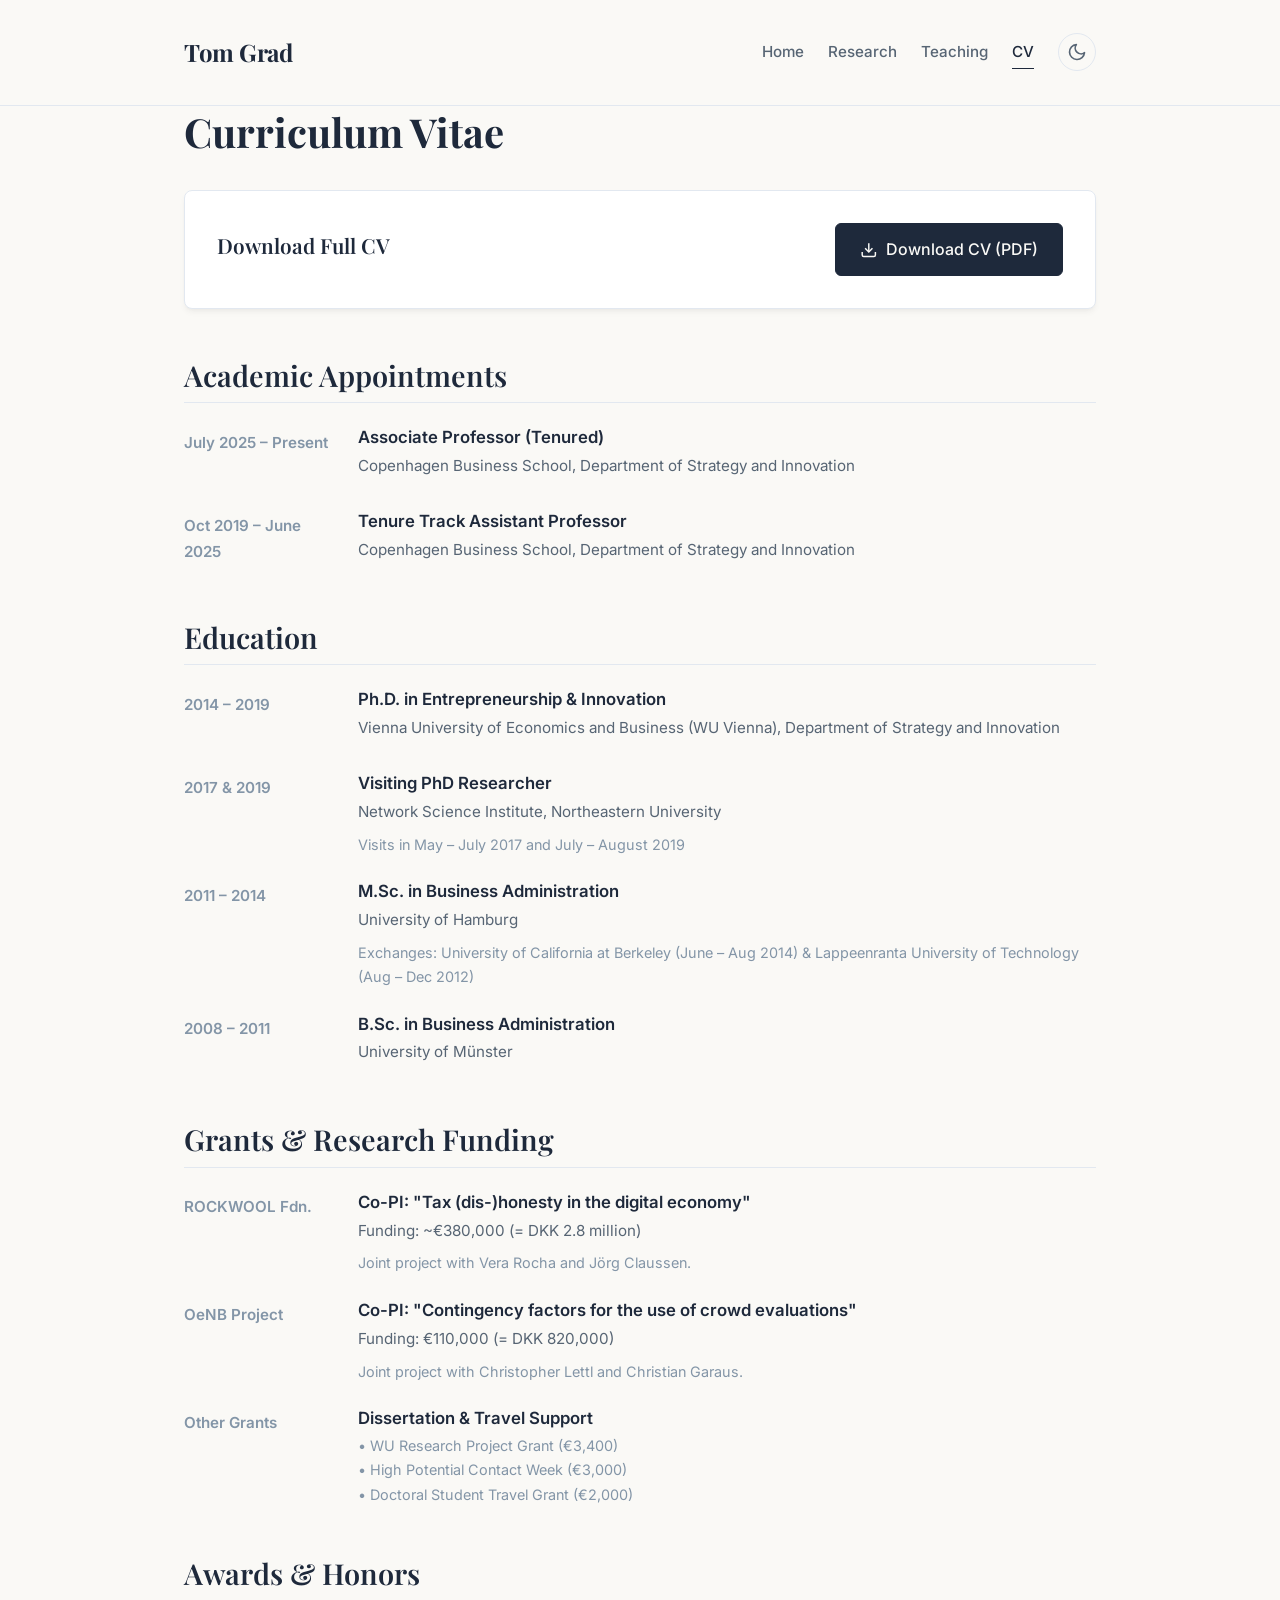
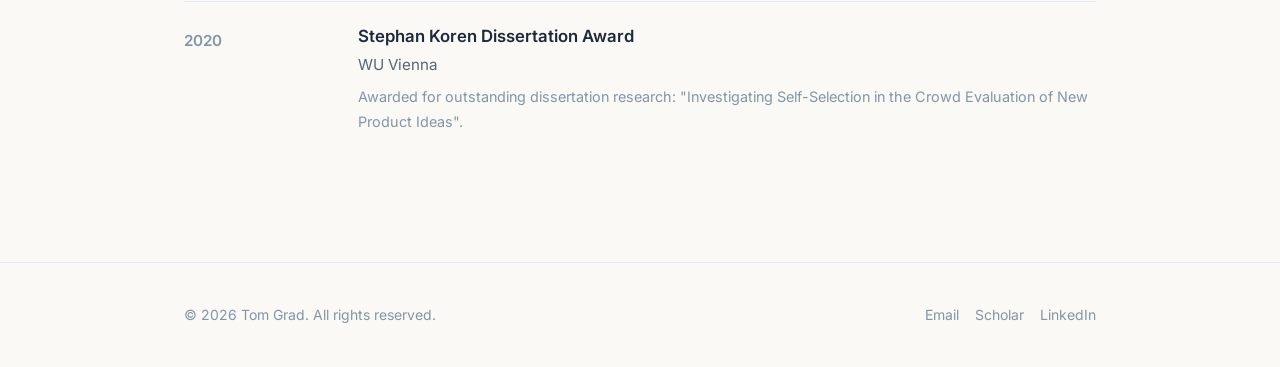
==== cv.html @ 21be3640 "Initial commit" ====
<!DOCTYPE html>
<html lang="en">
<head>
    <meta charset="UTF-8">
    <meta name="viewport" content="width=device-width, initial-scale=1.0">
    <title>Curriculum Vitae | Tom Grad</title>
    <meta name="description" content="Academic Curriculum Vitae of Tom Grad. Research positions, education history, grants, awards, and academic services.">
    <link rel="stylesheet" href="css/style.css">
</head>
<body>
    <!-- Header -->
    <header>
        <div class="container header-container">
            <a href="index.html" class="logo-link">
                <span class="logo-text">Tom Grad</span>
            </a>
            <div class="nav-controls">
                <nav>
                    <a href="index.html" class="nav-link">Home</a>
                    <a href="research.html" class="nav-link">Research</a>
                    <a href="teaching.html" class="nav-link">Teaching</a>
                    <a href="cv.html" class="nav-link active">CV</a>
                </nav>
                <button id="theme-toggle" class="theme-toggle-btn" aria-label="Toggle dark mode">
                    <!-- Icon loaded by JS -->
                </button>
            </div>
        </div>
    </header>

    <!-- Main Content -->
    <main class="container fade-in">
        <h1>Curriculum Vitae</h1>
        
        <!-- CV Download Action -->
        <div class="cv-download-section">
            <div class="cv-download-text">
                <h3>Download Full CV</h3>
            </div>
            <div>
                <a href="Docs/CV.pdf" class="btn-primary" download>
                    <svg viewBox="0 0 24 24"><path d="M21 15v4a2 2 0 0 1-2 2H5a2 2 0 0 1-2-2v-4"></path><polyline points="7 10 12 15 17 10"></polyline><line x1="12" y1="15" x2="12" y2="3"></line></svg>
                    Download CV (PDF)
                </a>
            </div>
        </div>

        <!-- Section: Appointments -->
        <section class="cv-section">
            <h2>Academic Appointments</h2>
            <ul class="cv-list">
                <li class="cv-item">
                    <div class="cv-date">July 2025 – Present</div>
                    <div class="cv-detail">
                        <h4>Associate Professor (Tenured)</h4>
                        <div class="cv-institution">Copenhagen Business School, Department of Strategy and Innovation</div>
                    </div>
                </li>
                <li class="cv-item">
                    <div class="cv-date">Oct 2019 – June 2025</div>
                    <div class="cv-detail">
                        <h4>Tenure Track Assistant Professor</h4>
                        <div class="cv-institution">Copenhagen Business School, Department of Strategy and Innovation</div>
                    </div>
                </li>
            </ul>
        </section>

        <!-- Section: Education -->
        <section class="cv-section">
            <h2>Education</h2>
            <ul class="cv-list">
                <li class="cv-item">
                    <div class="cv-date">2014 – 2019</div>
                    <div class="cv-detail">
                        <h4>Ph.D. in Entrepreneurship & Innovation</h4>
                        <div class="cv-institution">Vienna University of Economics and Business (WU Vienna), Department of Strategy and Innovation</div>
                    </div>
                </li>
                <li class="cv-item">
                    <div class="cv-date">2017 & 2019</div>
                    <div class="cv-detail">
                        <h4>Visiting PhD Researcher</h4>
                        <div class="cv-institution">Network Science Institute, Northeastern University</div>
                        <div class="cv-desc">Visits in May – July 2017 and July – August 2019</div>
                    </div>
                </li>
                <li class="cv-item">
                    <div class="cv-date">2011 – 2014</div>
                    <div class="cv-detail">
                        <h4>M.Sc. in Business Administration</h4>
                        <div class="cv-institution">University of Hamburg</div>
                        <div class="cv-desc">Exchanges: University of California at Berkeley (June – Aug 2014) & Lappeenranta University of Technology (Aug – Dec 2012)</div>
                    </div>
                </li>
                <li class="cv-item">
                    <div class="cv-date">2008 – 2011</div>
                    <div class="cv-detail">
                        <h4>B.Sc. in Business Administration</h4>
                        <div class="cv-institution">University of Münster</div>
                    </div>
                </li>
            </ul>
        </section>

        <!-- Section: Grants & Funding -->
        <section class="cv-section">
            <h2>Grants & Research Funding</h2>
            <ul class="cv-list">
                <li class="cv-item">
                    <div class="cv-date">ROCKWOOL Fdn.</div>
                    <div class="cv-detail">
                        <h4>Co-PI: "Tax (dis-)honesty in the digital economy"</h4>
                        <div class="cv-institution">Funding: ~€380,000 (= DKK 2.8 million)</div>
                        <div class="cv-desc">Joint project with Vera Rocha and Jörg Claussen.</div>
                    </div>
                </li>
                <li class="cv-item">
                    <div class="cv-date">OeNB Project</div>
                    <div class="cv-detail">
                        <h4>Co-PI: "Contingency factors for the use of crowd evaluations"</h4>
                        <div class="cv-institution">Funding: €110,000 (= DKK 820,000)</div>
                        <div class="cv-desc">Joint project with Christopher Lettl and Christian Garaus.</div>
                    </div>
                </li>
                <li class="cv-item">
                    <div class="cv-date">Other Grants</div>
                    <div class="cv-detail">
                        <h4>Dissertation & Travel Support</h4>
                        <div class="cv-desc">
                            • WU Research Project Grant (€3,400)<br>
                            • High Potential Contact Week (€3,000)<br>
                            • Doctoral Student Travel Grant (€2,000)
                        </div>
                    </div>
                </li>
            </ul>
        </section>

        <!-- Section: Awards -->
        <section class="cv-section">
            <h2>Awards & Honors</h2>
            <ul class="cv-list">
                <li class="cv-item">
                    <div class="cv-date">2020</div>
                    <div class="cv-detail">
                        <h4>Stephan Koren Dissertation Award</h4>
                        <div class="cv-institution">WU Vienna</div>
                        <div class="cv-desc">Awarded for outstanding dissertation research: "Investigating Self-Selection in the Crowd Evaluation of New Product Ideas".</div>
                    </div>
                </li>
            </ul>
        </section>
    </main>

    <!-- Footer -->
    <footer>
        <div class="container footer-container">
            <div>
                © 2026 Tom Grad. All rights reserved.
            </div>
            <div class="footer-links">
                <a href="mailto:tg.si@cbs.dk" class="footer-link">Email</a>
                <a href="https://scholar.google.de/citations?user=Qfl6yzkAAAAJ&hl=en" target="_blank" rel="noopener" class="footer-link">Scholar</a>
                <a href="https://www.linkedin.com/in/tom-grad/" target="_blank" rel="noopener" class="footer-link">LinkedIn</a>
            </div>
        </div>
    </footer>

    <script src="js/main.js"></script>
</body>
</html>
---- css/style.css ----
@import url('https://fonts.googleapis.com/css2?family=Inter:wght@300;400;500;600;700&family=Playfair+Display:ital,wght@0,400;0,600;0,700;1,400&display=swap');

/* CSS Variables for Themes */
:root {
    --bg-color: #faf9f6; /* Warm paper white */
    --text-primary: #1e293b; /* Slate 800 */
    --text-secondary: #576574; /* Slate 600 */
    --text-muted: #8395a7;
    --accent-color: #1b2a4a; /* Deep navy */
    --accent-interactive: #2563eb; /* Royal blue */
    --border-color: #e2e8f0;
    --card-bg: #ffffff;
    --card-shadow: 0 4px 6px -1px rgba(0, 0, 0, 0.05), 0 2px 4px -1px rgba(0, 0, 0, 0.03);
    --font-sans: 'Inter', -apple-system, BlinkMacSystemFont, "Segoe UI", Roboto, Helvetica, Arial, sans-serif;
    --font-serif: 'Playfair Display', Georgia, Cambria, "Times New Roman", Times, serif;
    --transition-speed: 0.25s;
}

[data-theme="dark"] {
    --bg-color: #0f172a; /* Dark slate */
    --text-primary: #f8fafc; /* Slate 50 */
    --text-secondary: #cbd5e1; /* Slate 300 */
    --text-muted: #64748b;
    --accent-color: #93c5fd; /* Soft light blue */
    --accent-interactive: #60a5fa;
    --border-color: #1e293b;
    --card-bg: #1e293b;
    --card-shadow: 0 4px 6px -1px rgba(0, 0, 0, 0.2), 0 2px 4px -1px rgba(0, 0, 0, 0.1);
}

/* Global Reset */
* {
    margin: 0;
    padding: 0;
    box-sizing: border-box;
}

html {
    scroll-behavior: smooth;
    font-size: 16px;
    height: 100%;
}

body {
    background-color: var(--bg-color);
    color: var(--text-primary);
    font-family: var(--font-sans);
    line-height: 1.7;
    transition: background-color var(--transition-speed) ease, color var(--transition-speed) ease;
    min-height: 100%;
    display: flex;
    flex-direction: column;
}

/* Layout Utilities */
.container {
    width: 100%;
    max-width: 960px;
    margin: 0 auto;
    padding: 0 1.5rem;
    flex-grow: 1;
}

/* Header & Navigation */
header {
    border-bottom: 1px solid var(--border-color);
    padding: 2rem 0;
    transition: border-color var(--transition-speed) ease;
}

.header-container {
    display: flex;
    justify-content: space-between;
    align-items: center;
}

.logo-link {
    text-decoration: none;
    color: var(--text-primary);
}

.logo-text {
    font-family: var(--font-serif);
    font-size: 1.5rem;
    font-weight: 700;
    letter-spacing: -0.02em;
    transition: color var(--transition-speed) ease;
}

.nav-controls {
    display: flex;
    align-items: center;
    gap: 1.5rem;
}

nav {
    display: flex;
    gap: 1.5rem;
}

.nav-link {
    text-decoration: none;
    color: var(--text-secondary);
    font-size: 0.95rem;
    font-weight: 500;
    position: relative;
    padding: 0.2rem 0;
    transition: color var(--transition-speed) ease;
}

.nav-link:hover, .nav-link.active {
    color: var(--text-primary);
}

.nav-link::after {
    content: '';
    position: absolute;
    bottom: 0;
    left: 0;
    width: 100%;
    height: 1px;
    background-color: var(--text-primary);
    transform: scaleX(0);
    transform-origin: right;
    transition: transform var(--transition-speed) cubic-bezier(0.4, 0, 0.2, 1);
}

.nav-link:hover::after, .nav-link.active::after {
    transform: scaleX(1);
    transform-origin: left;
}

/* Theme Toggle Button */
.theme-toggle-btn {
    background: none;
    border: 1px solid var(--border-color);
    cursor: pointer;
    padding: 0.5rem;
    border-radius: 50%;
    display: flex;
    align-items: center;
    justify-content: center;
    color: var(--text-secondary);
    transition: background-color var(--transition-speed) ease, border-color var(--transition-speed) ease, color var(--transition-speed) ease, transform 0.2s ease;
}

.theme-toggle-btn:hover {
    background-color: var(--border-color);
    color: var(--text-primary);
    transform: scale(1.05);
}

.theme-toggle-btn svg {
    width: 1.25rem;
    height: 1.25rem;
    fill: none;
    stroke: currentColor;
    stroke-width: 2;
    stroke-linecap: round;
    stroke-linejoin: round;
}

/* Footer styling */
footer {
    border-top: 1px solid var(--border-color);
    padding: 2.5rem 0;
    margin-top: 5rem;
    color: var(--text-muted);
    font-size: 0.875rem;
    transition: border-color var(--transition-speed) ease;
}

.footer-container {
    display: flex;
    justify-content: space-between;
    align-items: center;
}

.footer-links {
    display: flex;
    gap: 1rem;
}

.footer-link {
    color: var(--text-muted);
    text-decoration: none;
    transition: color var(--transition-speed) ease;
}

.footer-link:hover {
    color: var(--text-primary);
}

/* Main Content Styling */
main {
    padding: 4rem 0;
}

h1, h2, h3, h4 {
    font-family: var(--font-serif);
    color: var(--text-primary);
    font-weight: 600;
    margin-bottom: 1.5rem;
    line-height: 1.3;
}

h1 {
    font-size: 2.5rem;
    font-weight: 700;
    margin-bottom: 2rem;
}

h2 {
    font-size: 1.8rem;
    border-bottom: 1px solid var(--border-color);
    padding-bottom: 0.5rem;
    margin-top: 3rem;
    margin-bottom: 1.5rem;
    transition: border-color var(--transition-speed) ease;
}

h3 {
    font-size: 1.3rem;
    margin-top: 2rem;
    margin-bottom: 1rem;
}

p {
    margin-bottom: 1.5rem;
    color: var(--text-secondary);
}

/* Homepage Hero Section */
.profile-section {
    display: grid;
    grid-template-columns: 1fr 2fr;
    gap: 4rem;
    align-items: start;
}

.profile-sidebar {
    display: flex;
    flex-direction: column;
    align-items: center;
    text-align: center;
}

.avatar-wrapper {
    position: relative;
    width: 200px;
    height: 200px;
    border-radius: 50%;
    overflow: hidden;
    margin-bottom: 1.5rem;
    border: 2px solid var(--border-color);
    box-shadow: var(--card-shadow);
    transition: border-color var(--transition-speed) ease;
}

.avatar-img {
    width: 100%;
    height: 100%;
    object-fit: cover;
}

.profile-name {
    font-family: var(--font-serif);
    font-size: 2.2rem;
    font-weight: 700;
    margin-bottom: 0.25rem;
}

.profile-title {
    font-size: 0.9rem;
    color: var(--text-muted);
    margin-bottom: 1.5rem;
    font-weight: 500;
}

/* Custom list for Working Papers */
.research-list {
    list-style: none;
    padding-left: 0;
    display: flex;
    flex-direction: column;
    gap: 1.25rem;
}

.research-list-item {
    position: relative;
    padding-left: 1.5rem;
    font-size: 1.05rem;
    line-height: 1.6;
    color: var(--text-secondary);
}

.research-list-item::before {
    content: "•";
    position: absolute;
    left: 0;
    color: var(--accent-interactive);
    font-weight: bold;
    font-size: 1.2rem;
    top: -2px;
}

.contact-list {
    list-style: none;
    width: 100%;
    display: flex;
    flex-direction: column;
    gap: 0.75rem;
}

.contact-item a {
    display: flex;
    align-items: center;
    justify-content: center;
    gap: 0.5rem;
    text-decoration: none;
    color: var(--text-secondary);
    font-size: 0.9rem;
    padding: 0.5rem;
    border: 1px solid var(--border-color);
    border-radius: 6px;
    width: 100%;
    transition: all var(--transition-speed) ease;
}

.contact-item a:hover {
    background-color: var(--border-color);
    color: var(--text-primary);
}

.contact-item svg {
    width: 1.1rem;
    height: 1.1rem;
    fill: none;
    stroke: currentColor;
    stroke-width: 2;
}

/* Timeline/Updates on Home Page */
.timeline {
    position: relative;
    border-left: 2px solid var(--border-color);
    margin: 2rem 0;
    padding-left: 1.5rem;
}

.timeline-item {
    position: relative;
    margin-bottom: 1.5rem;
}

.timeline-item::before {
    content: '';
    position: absolute;
    left: calc(-1.5rem - 7px);
    top: 6px;
    width: 12px;
    height: 12px;
    border-radius: 50%;
    background-color: var(--bg-color);
    border: 2px solid var(--text-muted);
    transition: background-color var(--transition-speed) ease, border-color var(--transition-speed) ease;
}

.timeline-item:hover::before {
    border-color: var(--accent-interactive);
    background-color: var(--accent-interactive);
}

.timeline-date {
    font-size: 0.85rem;
    font-weight: 600;
    color: var(--text-muted);
    margin-bottom: 0.25rem;
}

.timeline-content {
    font-size: 0.95rem;
    color: var(--text-secondary);
}

/* Research Publications List */
.pub-list {
    display: flex;
    flex-direction: column;
    gap: 2rem;
}

.pub-card {
    background-color: var(--card-bg);
    border: 1px solid var(--border-color);
    border-radius: 8px;
    padding: 1.75rem;
    box-shadow: var(--card-shadow);
    transition: transform var(--transition-speed) ease, border-color var(--transition-speed) ease, box-shadow var(--transition-speed) ease;
}

.pub-card:hover {
    transform: translateY(-2px);
    box-shadow: 0 10px 15px -3px rgba(0, 0, 0, 0.08);
    border-color: var(--accent-interactive);
}

.pub-tag {
    display: inline-block;
    font-size: 0.75rem;
    font-weight: 600;
    text-transform: uppercase;
    letter-spacing: 0.05em;
    padding: 0.2rem 0.6rem;
    border-radius: 4px;
    background-color: var(--border-color);
    color: var(--text-secondary);
    margin-bottom: 0.75rem;
    transition: background-color var(--transition-speed) ease, color var(--transition-speed) ease;
}

.pub-title {
    font-family: var(--font-sans);
    font-size: 1.15rem;
    font-weight: 600;
    margin-bottom: 0.5rem;
}

.pub-authors {
    font-size: 0.95rem;
    color: var(--text-secondary);
    margin-bottom: 0.5rem;
}

.pub-authors .author-self {
    font-weight: 700;
    color: var(--text-primary);
}

.pub-venue {
    font-size: 0.9rem;
    font-style: italic;
    color: var(--text-muted);
    margin-bottom: 1rem;
}

.pub-links {
    display: flex;
    flex-wrap: wrap;
    gap: 0.75rem;
    margin-top: 1rem;
}

.pub-link-btn {
    display: inline-flex;
    align-items: center;
    gap: 0.35rem;
    font-size: 0.85rem;
    font-weight: 500;
    text-decoration: none;
    color: var(--text-secondary);
    padding: 0.4rem 0.8rem;
    border: 1px solid var(--border-color);
    border-radius: 4px;
    background-color: var(--bg-color);
    transition: all var(--transition-speed) ease;
}

.pub-link-btn:hover {
    color: var(--text-primary);
    border-color: var(--text-primary);
    background-color: var(--border-color);
}

.pub-link-btn svg {
    width: 0.9rem;
    height: 0.9rem;
    fill: none;
    stroke: currentColor;
    stroke-width: 2;
}

/* Collapsible Abstract */
.abstract-container {
    margin-top: 1rem;
    border-top: 1px dashed var(--border-color);
    padding-top: 1rem;
}

.abstract-toggle {
    background: none;
    border: none;
    color: var(--accent-interactive);
    cursor: pointer;
    font-size: 0.85rem;
    font-weight: 500;
    display: flex;
    align-items: center;
    gap: 0.25rem;
    padding: 0.25rem 0;
}

.abstract-toggle:hover {
    text-decoration: underline;
}

.abstract-toggle svg {
    width: 0.9rem;
    height: 0.9rem;
    fill: none;
    stroke: currentColor;
    stroke-width: 2;
    transition: transform 0.2s ease;
}

.abstract-toggle.active svg {
    transform: rotate(180deg);
}

.abstract-text {
    display: none;
    font-size: 0.9rem;
    color: var(--text-secondary);
    line-height: 1.6;
    margin-top: 0.5rem;
    padding: 0.5rem 1rem;
    background-color: var(--bg-color);
    border-radius: 4px;
    border-left: 2px solid var(--border-color);
    animation: fadeIn 0.3s ease;
}

@keyframes fadeIn {
    from { opacity: 0; transform: translateY(-5px); }
    to { opacity: 1; transform: translateY(0); }
}

/* Teaching Courses & Statement section */
.statement-card {
    background-color: var(--card-bg);
    border: 1px solid var(--border-color);
    border-radius: 8px;
    padding: 2rem;
    margin-bottom: 2.5rem;
    box-shadow: var(--card-shadow);
    display: flex;
    justify-content: space-between;
    align-items: center;
    transition: all var(--transition-speed) ease;
}

.statement-card:hover {
    border-color: var(--accent-interactive);
}

.statement-content {
    flex-grow: 1;
    padding-right: 1.5rem;
}

.statement-content p {
    margin-bottom: 0;
}

.courses-grid {
    display: grid;
    grid-template-columns: 1fr 1fr;
    gap: 1.5rem;
}

.course-card {
    border: 1px solid var(--border-color);
    border-radius: 8px;
    padding: 1.5rem;
    background-color: var(--card-bg);
    transition: transform var(--transition-speed) ease, border-color var(--transition-speed) ease;
}

.course-card:hover {
    transform: translateY(-2px);
    border-color: var(--accent-interactive);
}

.course-code {
    font-size: 0.8rem;
    font-weight: 700;
    color: var(--text-muted);
    letter-spacing: 0.05em;
    text-transform: uppercase;
    margin-bottom: 0.5rem;
}

.course-name {
    font-size: 1.1rem;
    font-weight: 600;
    margin-bottom: 0.5rem;
}

.course-meta {
    font-size: 0.85rem;
    color: var(--text-muted);
    margin-bottom: 0.75rem;
}

.course-desc {
    font-size: 0.9rem;
    color: var(--text-secondary);
}

/* CV Page Timeline styling */
.cv-section {
    margin-bottom: 3rem;
}

.cv-download-section {
    display: flex;
    justify-content: space-between;
    align-items: center;
    background-color: var(--card-bg);
    border: 1px solid var(--border-color);
    padding: 2rem;
    border-radius: 8px;
    margin-bottom: 3rem;
    box-shadow: var(--card-shadow);
    transition: border-color var(--transition-speed) ease;
}

.cv-download-section:hover {
    border-color: var(--accent-interactive);
}

.cv-download-text h3 {
    margin-top: 0;
    margin-bottom: 0.5rem;
}

.cv-download-text p {
    margin-bottom: 0;
}

.btn-primary {
    display: inline-flex;
    align-items: center;
    gap: 0.5rem;
    background-color: var(--text-primary);
    color: var(--bg-color);
    text-decoration: none;
    padding: 0.75rem 1.5rem;
    border-radius: 6px;
    font-weight: 500;
    transition: all var(--transition-speed) ease;
    border: 1px solid var(--text-primary);
}

.btn-primary:hover {
    opacity: 0.9;
    transform: translateY(-1px);
}

.btn-primary svg {
    width: 1.1rem;
    height: 1.1rem;
    fill: none;
    stroke: currentColor;
    stroke-width: 2;
}

.cv-list {
    list-style: none;
    display: flex;
    flex-direction: column;
    gap: 1.5rem;
}

.cv-item {
    display: grid;
    grid-template-columns: 150px 1fr;
    gap: 1.5rem;
    align-items: start;
}

.cv-date {
    font-weight: 600;
    color: var(--text-muted);
    font-size: 0.95rem;
    padding-top: 0.15rem;
}

.cv-detail h4 {
    font-family: var(--font-sans);
    font-size: 1.05rem;
    font-weight: 600;
    margin-bottom: 0.25rem;
}

.cv-institution {
    font-size: 0.95rem;
    color: var(--text-secondary);
    margin-bottom: 0.5rem;
}

.cv-desc {
    font-size: 0.9rem;
    color: var(--text-muted);
}

/* Animations & Fade-ins */
.fade-in {
    animation: pageFadeIn 0.5s cubic-bezier(0.4, 0, 0.2, 1) forwards;
}

@keyframes pageFadeIn {
    from {
        opacity: 0;
        transform: translateY(10px);
    }
    to {
        opacity: 1;
        transform: translateY(0);
    }
}

/* Responsive Breakpoints */
@media (max-width: 768px) {
    main {
        padding: 2rem 0;
    }

    .profile-section {
        grid-template-columns: 1fr;
        gap: 3rem;
    }

    .profile-sidebar {
        max-width: 320px;
        margin: 0 auto;
    }

    .courses-grid {
        grid-template-columns: 1fr;
        gap: 1rem;
    }

    .cv-item {
        grid-template-columns: 1fr;
        gap: 0.25rem;
    }

    .cv-date {
        font-size: 0.85rem;
        margin-bottom: 0.1rem;
    }

    .statement-card, .cv-download-section {
        flex-direction: column;
        align-items: flex-start;
        gap: 1.5rem;
    }

    .statement-content {
        padding-right: 0;
    }
}

@media (max-width: 576px) {
    .header-container {
        flex-direction: column;
        gap: 1.5rem;
        text-align: center;
    }

    .nav-controls {
        flex-direction: column;
        gap: 1rem;
        width: 100%;
    }

    nav {
        justify-content: center;
        flex-wrap: wrap;
        width: 100%;
    }

    .footer-container {
        flex-direction: column;
        gap: 1.5rem;
        text-align: center;
    }
}
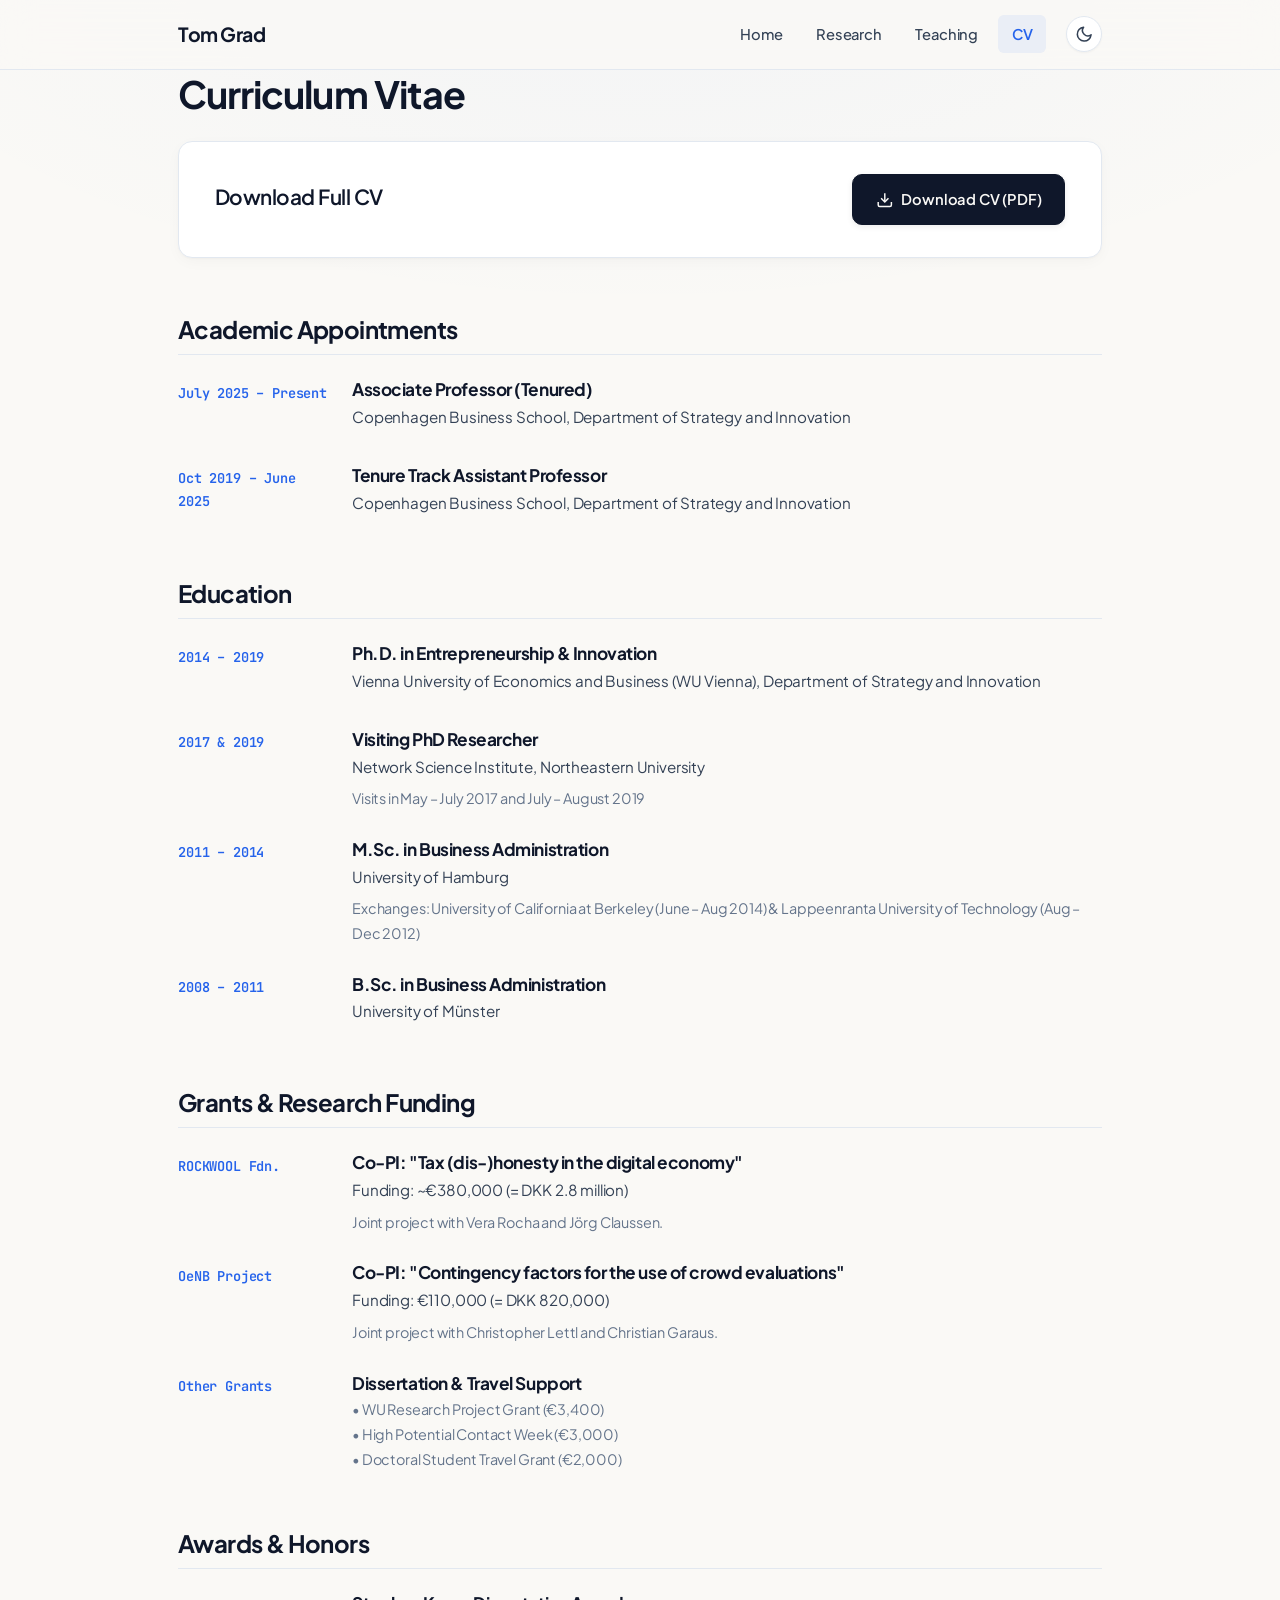
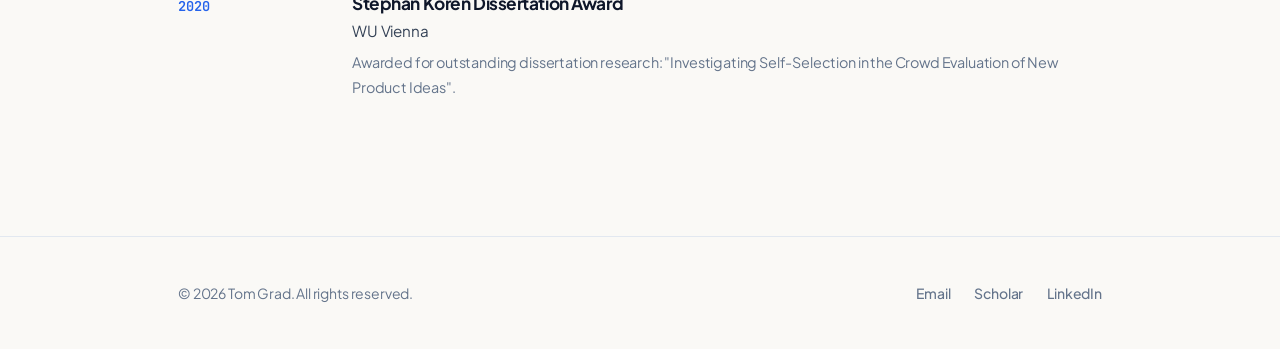
==== commit 85552072: "Website Update Oct26" ====
--- a/cv.html
+++ b/cv.html
@@ -3,9 +3,19 @@
 <head>
     <meta charset="UTF-8">
     <meta name="viewport" content="width=device-width, initial-scale=1.0">
+
+    <script async src="https://www.googletagmanager.com/gtag/js?id=UA-118998741-1"></script>
+    
+    <script>
+    window.dataLayer = window.dataLayer || [];
+    function gtag(){dataLayer.push(arguments);}
+    gtag('js', new Date());
+    gtag('config', 'UA-118998741-1');
+    </script>
+    
     <title>Curriculum Vitae | Tom Grad</title>
     <meta name="description" content="Academic Curriculum Vitae of Tom Grad. Research positions, education history, grants, awards, and academic services.">
-    <link rel="stylesheet" href="css/style.css">
+    <link rel="stylesheet" href="css/modern.css">
 </head>
 <body>
     <!-- Header -->
--- a/css/modern.css
+++ b/css/modern.css
@@ -0,0 +1,1101 @@
+@import url('https://fonts.googleapis.com/css2?family=JetBrains+Mono:wght@400;500;600&family=Plus+Jakarta+Sans:ital,wght@0,300;0,400;0,500;0,600;0,700;0,800;1,400;1,600&display=swap');
+
+/* ==========================================================================
+   THEME DESIGN TOKENS (Modern Tech-Forward Academic)
+   Balancing prestigious academic authority with clean, modern digital innovation.
+   ========================================================================== */
+:root {
+    /* Base Color Palette (Warm Paper & Intellectual Deep Blue) */
+    --bg-color: #faf9f6;
+    --bg-gradient: radial-gradient(ellipse 90% 60% at 50% -10%, rgba(37, 99, 235, 0.04), transparent 75%);
+    --header-bg: rgba(250, 249, 246, 0.88);
+    
+    --text-primary: #0f172a;        /* Slate 900 */
+    --text-secondary: #334155;      /* Slate 700 - rich, highly readable */
+    --text-muted: #64748b;          /* Slate 500 */
+    
+    --accent-color: #1e3a8a;        /* Deep Academic Blue */
+    --accent-interactive: #2563eb;  /* Contemporary Cobalt Blue */
+    --accent-hover: #1d4ed8;
+    --accent-subtle: rgba(37, 99, 235, 0.07);
+    --accent-border: rgba(37, 99, 235, 0.18);
+
+    --border-color: #e2e8f0;
+    --border-hover: rgba(37, 99, 235, 0.35);
+    
+    --card-bg: #ffffff;
+    --card-subtle-bg: #f8fafc;
+    --card-shadow: 0 1px 3px 0 rgba(15, 23, 42, 0.03), 0 4px 16px -2px rgba(15, 23, 42, 0.04);
+    --card-shadow-hover: 0 12px 28px -4px rgba(15, 23, 42, 0.08), 0 4px 8px -2px rgba(15, 23, 42, 0.03);
+
+    /* Typography */
+    --font-sans: 'Plus Jakarta Sans', -apple-system, BlinkMacSystemFont, "Segoe UI", Roboto, sans-serif;
+    --font-heading: 'Plus Jakarta Sans', -apple-system, BlinkMacSystemFont, "Segoe UI", Roboto, sans-serif;
+    --font-mono: 'JetBrains Mono', "SF Mono", Consolas, monospace;
+
+    /* Radius & Spacing */
+    --radius-sm: 6px;
+    --radius-md: 10px;
+    --radius-lg: 14px;
+    --radius-full: 9999px;
+    
+    --transition-fast: 0.15s cubic-bezier(0.4, 0, 0.2, 1);
+    --transition-speed: 0.25s cubic-bezier(0.2, 0.8, 0.2, 1);
+}
+
+[data-theme="dark"] {
+    /* Base Color Palette (Deep Midnight Indigo-Slate & Luminous Sky Blue) */
+    --bg-color: #0b0f19;
+    --bg-gradient: radial-gradient(ellipse 90% 60% at 50% -10%, rgba(56, 189, 248, 0.07), transparent 75%);
+    --header-bg: rgba(11, 15, 25, 0.88);
+    
+    --text-primary: #f8fafc;        /* Slate 50 */
+    --text-secondary: #cbd5e1;      /* Slate 300 */
+    --text-muted: #64748b;          /* Slate 500 */
+    
+    --accent-color: #93c5fd;
+    --accent-interactive: #38bdf8;  /* Luminous Sky Cyan */
+    --accent-hover: #7dd3fc;
+    --accent-subtle: rgba(56, 189, 248, 0.1);
+    --accent-border: rgba(56, 189, 248, 0.22);
+
+    --border-color: rgba(255, 255, 255, 0.08);
+    --border-hover: rgba(56, 189, 248, 0.4);
+    
+    --card-bg: #111827;             /* Elevated Slate 900 */
+    --card-subtle-bg: #162032;
+    --card-shadow: 0 4px 20px 0 rgba(0, 0, 0, 0.4);
+    --card-shadow-hover: 0 16px 36px -4px rgba(0, 0, 0, 0.65), 0 0 24px rgba(56, 189, 248, 0.1);
+}
+
+/* ==========================================================================
+   GLOBAL RESET & ACCESSIBILITY
+   ========================================================================== */
+*, *::before, *::after {
+    margin: 0;
+    padding: 0;
+    box-sizing: border-box;
+}
+
+html {
+    scroll-behavior: smooth;
+    font-size: 16px;
+    height: 100%;
+}
+
+body {
+    background-color: var(--bg-color);
+    background-image: var(--bg-gradient);
+    background-repeat: no-repeat;
+    background-attachment: fixed;
+    color: var(--text-primary);
+    font-family: var(--font-sans);
+    line-height: 1.72;
+    letter-spacing: -0.01em;
+    transition: background-color var(--transition-speed), color var(--transition-speed);
+    min-height: 100%;
+    display: flex;
+    flex-direction: column;
+    -webkit-font-smoothing: antialiased;
+    -moz-osx-font-smoothing: grayscale;
+}
+
+::selection {
+    background-color: var(--accent-subtle);
+    color: var(--accent-interactive);
+}
+
+/* ==========================================================================
+   LAYOUT & CONTAINER
+   ========================================================================== */
+.container {
+    width: 100%;
+    max-width: 980px;
+    margin: 0 auto;
+    padding: 0 1.75rem;
+    flex-grow: 1;
+}
+
+/* ==========================================================================
+   FLOATING GLASSMORPHIC HEADER & NAVIGATION
+   ========================================================================== */
+header {
+    position: sticky;
+    top: 0;
+    z-index: 100;
+    background: var(--header-bg);
+    backdrop-filter: blur(16px) saturate(180%);
+    -webkit-backdrop-filter: blur(16px) saturate(180%);
+    border-bottom: 1px solid var(--border-color);
+    padding: 0.9rem 0;
+    transition: background var(--transition-speed), border-color var(--transition-speed);
+}
+
+.header-container {
+    display: flex;
+    justify-content: space-between;
+    align-items: center;
+}
+
+.logo-link {
+    text-decoration: none;
+    color: var(--text-primary);
+    display: inline-flex;
+    align-items: center;
+    gap: 0.5rem;
+    padding: 0.2rem 0;
+    transition: color var(--transition-fast);
+}
+
+.logo-link:hover .logo-text {
+    color: var(--accent-interactive);
+}
+
+.logo-text {
+    font-family: var(--font-heading);
+    font-size: 1.22rem;
+    font-weight: 700;
+    letter-spacing: -0.025em;
+    color: var(--text-primary);
+    transition: color var(--transition-speed);
+}
+
+.nav-controls {
+    display: flex;
+    align-items: center;
+    gap: 1.25rem;
+}
+
+nav {
+    display: flex;
+    align-items: center;
+    gap: 0.4rem;
+}
+
+.nav-link {
+    text-decoration: none;
+    color: var(--text-secondary);
+    font-size: 0.92rem;
+    font-weight: 500;
+    padding: 0.4rem 0.85rem;
+    border-radius: var(--radius-sm);
+    transition: all var(--transition-fast);
+    position: relative;
+}
+
+.nav-link:hover {
+    color: var(--text-primary);
+    background-color: var(--accent-subtle);
+}
+
+.nav-link.active {
+    color: var(--accent-interactive);
+    background-color: var(--accent-subtle);
+    font-weight: 600;
+}
+
+/* Remove old underline bar */
+.nav-link::after {
+    display: none;
+}
+
+/* Theme Toggle Button */
+.theme-toggle-btn {
+    background: var(--card-bg);
+    border: 1px solid var(--border-color);
+    cursor: pointer;
+    width: 36px;
+    height: 36px;
+    border-radius: var(--radius-full);
+    display: flex;
+    align-items: center;
+    justify-content: center;
+    color: var(--text-secondary);
+    box-shadow: 0 1px 2px rgba(0, 0, 0, 0.04);
+    transition: all var(--transition-speed);
+}
+
+.theme-toggle-btn:hover {
+    background-color: var(--card-subtle-bg);
+    border-color: var(--border-hover);
+    color: var(--accent-interactive);
+    transform: rotate(15deg) scale(1.05);
+}
+
+.theme-toggle-btn svg {
+    width: 1.15rem;
+    height: 1.15rem;
+    fill: none;
+    stroke: currentColor;
+    stroke-width: 2;
+    stroke-linecap: round;
+    stroke-linejoin: round;
+}
+
+/* ==========================================================================
+   FOOTER
+   ========================================================================== */
+footer {
+    border-top: 1px solid var(--border-color);
+    padding: 2.75rem 0;
+    margin-top: 5rem;
+    color: var(--text-muted);
+    font-size: 0.875rem;
+    transition: border-color var(--transition-speed);
+}
+
+.footer-container {
+    display: flex;
+    justify-content: space-between;
+    align-items: center;
+}
+
+.footer-links {
+    display: flex;
+    align-items: center;
+    gap: 1.5rem;
+}
+
+.footer-link {
+    color: var(--text-muted);
+    text-decoration: none;
+    font-weight: 500;
+    transition: color var(--transition-fast);
+}
+
+.footer-link:hover {
+    color: var(--accent-interactive);
+}
+
+/* ==========================================================================
+   MAIN CONTENT & TYPOGRAPHY
+   ========================================================================== */
+main {
+    padding: 3.5rem 0;
+}
+
+h1, h2, h3, h4 {
+    font-family: var(--font-heading);
+    color: var(--text-primary);
+    font-weight: 700;
+    letter-spacing: -0.025em;
+    line-height: 1.25;
+}
+
+h1 {
+    font-size: 2.35rem;
+    margin-bottom: 1.5rem;
+}
+
+h2 {
+    font-size: 1.5rem;
+    border-bottom: 1px solid var(--border-color);
+    padding-bottom: 0.65rem;
+    margin-top: 3.5rem;
+    margin-bottom: 1.5rem;
+    display: flex;
+    align-items: center;
+    gap: 0.5rem;
+    transition: border-color var(--transition-speed);
+}
+
+h3 {
+    font-size: 1.2rem;
+    font-weight: 600;
+    margin-top: 1.75rem;
+    margin-bottom: 0.75rem;
+}
+
+p {
+    margin-bottom: 1.5rem;
+    color: var(--text-secondary);
+    text-align: justify;
+    text-justify: inter-word;
+    hyphens: auto;
+    -webkit-hyphens: auto;
+}
+
+/* ==========================================================================
+   HOMEPAGE PROFILE & SIDEBAR
+   ========================================================================== */
+.profile-section {
+    display: grid;
+    grid-template-columns: 280px 1fr;
+    gap: 3.5rem;
+    align-items: start;
+}
+
+.profile-sidebar {
+    display: flex;
+    flex-direction: column;
+    align-items: center;
+    text-align: center;
+    position: sticky;
+    top: 5.5rem;
+}
+
+.avatar-wrapper {
+    position: relative;
+    width: 200px;
+    height: 200px;
+    border-radius: var(--radius-full);
+    overflow: hidden;
+    margin-bottom: 1.5rem;
+    border: 3px solid var(--card-bg);
+    box-shadow: 0 0 0 2px var(--border-color), 0 10px 25px -4px rgba(0, 0, 0, 0.08);
+    transition: transform var(--transition-speed), box-shadow var(--transition-speed);
+}
+
+.avatar-wrapper:hover {
+    transform: scale(1.02);
+    box-shadow: 0 0 0 2px var(--accent-interactive), 0 16px 32px -4px rgba(37, 99, 235, 0.15);
+}
+
+.avatar-img {
+    width: 100%;
+    height: 100%;
+    object-fit: cover;
+}
+
+.profile-name {
+    font-size: 1.95rem;
+    font-weight: 700;
+    margin-bottom: 0.35rem;
+    letter-spacing: -0.03em;
+}
+
+.profile-title {
+    font-size: 0.92rem;
+    color: var(--text-muted);
+    margin-bottom: 1.5rem;
+    line-height: 1.5;
+    font-weight: 500;
+}
+
+.contact-list {
+    list-style: none;
+    width: 100%;
+    display: flex;
+    flex-direction: column;
+    gap: 0.6rem;
+}
+
+.contact-item a {
+    display: flex;
+    align-items: center;
+    justify-content: center;
+    gap: 0.6rem;
+    text-decoration: none;
+    color: var(--text-secondary);
+    font-size: 0.88rem;
+    font-weight: 500;
+    padding: 0.6rem 0.85rem;
+    border: 1px solid var(--border-color);
+    border-radius: var(--radius-md);
+    background-color: var(--card-bg);
+    box-shadow: var(--card-shadow);
+    transition: all var(--transition-fast);
+}
+
+.contact-item a:hover {
+    background-color: var(--card-subtle-bg);
+    border-color: var(--accent-interactive);
+    color: var(--accent-interactive);
+    transform: translateY(-2px);
+    box-shadow: var(--card-shadow-hover);
+}
+
+.contact-item svg {
+    width: 1.05rem;
+    height: 1.05rem;
+    fill: none;
+    stroke: currentColor;
+    stroke-width: 2;
+    flex-shrink: 0;
+}
+
+/* ==========================================================================
+   TAGS / CHIPS (Clean, refined pill design - NOT terminal/nerd style)
+   ========================================================================== */
+.pub-tag {
+    display: inline-flex;
+    align-items: center;
+    font-family: var(--font-sans);
+    font-size: 0.78rem;
+    font-weight: 600;
+    letter-spacing: 0.01em;
+    padding: 0.3rem 0.8rem;
+    border-radius: var(--radius-full);
+    background-color: var(--accent-subtle);
+    color: var(--accent-interactive);
+    border: 1px solid var(--accent-border);
+    margin-bottom: 0.6rem;
+    transition: all var(--transition-fast);
+}
+
+.pub-tag:hover {
+    transform: translateY(-1px);
+    border-color: var(--accent-interactive);
+    background-color: var(--card-bg);
+    box-shadow: 0 2px 6px rgba(0, 0, 0, 0.04);
+}
+
+/* Specific Journal Tag on Research Page (slightly distinguished) */
+.pub-card .pub-tag {
+    font-family: var(--font-heading);
+    font-size: 0.75rem;
+    font-weight: 700;
+    letter-spacing: 0.04em;
+    text-transform: uppercase;
+    padding: 0.25rem 0.75rem;
+}
+
+/* ==========================================================================
+   HOMEPAGE TIMELINE & UPDATES
+   ========================================================================== */
+.timeline {
+    position: relative;
+    border-left: 2px solid var(--border-color);
+    margin: 2rem 0;
+    padding-left: 1.75rem;
+}
+
+.timeline-item {
+    position: relative;
+    margin-bottom: 2.25rem;
+}
+
+.timeline-item:last-child {
+    margin-bottom: 0.5rem;
+}
+
+.timeline-item::before {
+    content: '';
+    position: absolute;
+    left: calc(-1.75rem - 7px);
+    top: 5px;
+    width: 12px;
+    height: 12px;
+    border-radius: var(--radius-full);
+    background-color: var(--card-bg);
+    border: 2px solid var(--accent-interactive);
+    box-shadow: 0 0 0 3px var(--bg-color);
+    transition: all var(--transition-speed);
+}
+
+.timeline-item:hover::before {
+    background-color: var(--accent-interactive);
+    transform: scale(1.25);
+    box-shadow: 0 0 0 4px var(--accent-subtle);
+}
+
+.timeline-date {
+    font-family: var(--font-mono);
+    font-size: 0.78rem;
+    font-weight: 600;
+    color: var(--accent-interactive);
+    margin-bottom: 0.35rem;
+    text-transform: uppercase;
+    letter-spacing: 0.05em;
+}
+
+.timeline-content {
+    font-size: 0.96rem;
+    color: var(--text-secondary);
+    line-height: 1.6;
+}
+
+.timeline .pub-link-btn {
+    display: inline-flex;
+    align-items: center;
+    gap: 0.35rem;
+    font-size: 0.85rem;
+    font-weight: 600;
+    color: var(--accent-interactive);
+    text-decoration: none;
+    padding: 0.25rem 0.65rem;
+    border-radius: var(--radius-sm);
+    background: var(--accent-subtle);
+    border: 1px solid var(--accent-border);
+    margin-top: 0.4rem;
+    transition: all var(--transition-fast);
+}
+
+.timeline .pub-link-btn:hover {
+    background-color: var(--accent-interactive);
+    color: #ffffff;
+    border-color: var(--accent-interactive);
+    transform: translateX(3px);
+}
+
+/* ==========================================================================
+   RESEARCH & PUBLICATIONS
+   ========================================================================== */
+.pub-list {
+    display: flex;
+    flex-direction: column;
+    gap: 1.75rem;
+}
+
+.pub-card {
+    background-color: var(--card-bg);
+    border: 1px solid var(--border-color);
+    border-radius: var(--radius-lg);
+    padding: 2rem;
+    box-shadow: var(--card-shadow);
+    transition: all var(--transition-speed);
+    position: relative;
+}
+
+.pub-card:hover {
+    transform: translateY(-3px);
+    box-shadow: var(--card-shadow-hover);
+    border-color: var(--border-hover);
+}
+
+.pub-title {
+    font-family: var(--font-heading);
+    font-size: 1.25rem;
+    font-weight: 700;
+    line-height: 1.4;
+    color: var(--text-primary);
+    margin-bottom: 0.5rem;
+}
+
+.pub-authors {
+    font-size: 0.95rem;
+    color: var(--text-secondary);
+    margin-bottom: 0.4rem;
+}
+
+.pub-authors .author-self {
+    font-weight: 700;
+    color: var(--text-primary);
+    text-decoration: underline;
+    text-decoration-color: var(--accent-border);
+    text-underline-offset: 3px;
+}
+
+.pub-venue {
+    font-size: 0.92rem;
+    font-style: italic;
+    color: var(--text-muted);
+    margin-bottom: 1.15rem;
+}
+
+.pub-links {
+    display: flex;
+    flex-wrap: wrap;
+    align-items: center;
+    gap: 0.75rem;
+    margin-top: 1.25rem;
+}
+
+.pub-link-btn {
+    display: inline-flex;
+    align-items: center;
+    gap: 0.45rem;
+    font-size: 0.85rem;
+    font-weight: 500;
+    text-decoration: none;
+    color: var(--text-secondary);
+    padding: 0.45rem 0.9rem;
+    border: 1px solid var(--border-color);
+    border-radius: var(--radius-md);
+    background-color: var(--card-bg);
+    box-shadow: 0 1px 2px rgba(0, 0, 0, 0.03);
+    transition: all var(--transition-fast);
+}
+
+.pub-link-btn:hover {
+    color: var(--accent-interactive);
+    border-color: var(--accent-interactive);
+    background-color: var(--accent-subtle);
+    transform: translateY(-1px);
+    box-shadow: 0 3px 8px rgba(0, 0, 0, 0.05);
+}
+
+.pub-link-btn svg {
+    width: 0.95rem;
+    height: 0.95rem;
+    fill: none;
+    stroke: currentColor;
+    stroke-width: 2;
+}
+
+/* Collapsible Abstract */
+.abstract-container {
+    margin-top: 1.15rem;
+    border-top: 1px dashed var(--border-color);
+    padding-top: 0.85rem;
+}
+
+.abstract-toggle {
+    background: none;
+    border: none;
+    color: var(--accent-interactive);
+    cursor: pointer;
+    font-size: 0.86rem;
+    font-weight: 600;
+    display: inline-flex;
+    align-items: center;
+    gap: 0.35rem;
+    padding: 0.3rem 0;
+    transition: opacity var(--transition-fast);
+}
+
+.abstract-toggle:hover {
+    opacity: 0.85;
+}
+
+.abstract-toggle svg {
+    width: 0.9rem;
+    height: 0.9rem;
+    fill: none;
+    stroke: currentColor;
+    stroke-width: 2;
+    transition: transform var(--transition-fast);
+}
+
+.abstract-toggle.active svg {
+    transform: rotate(180deg);
+}
+
+.abstract-text {
+    display: none;
+    font-size: 0.92rem;
+    color: var(--text-secondary);
+    line-height: 1.7;
+    margin-top: 0.75rem;
+    padding: 1.1rem 1.25rem;
+    background-color: var(--card-subtle-bg);
+    border-radius: var(--radius-md);
+    border-left: 3px solid var(--accent-interactive);
+    animation: fadeIn 0.3s ease;
+}
+
+/* NotebookLM Audio Brief Container */
+.audio-brief-card {
+    background: var(--card-subtle-bg);
+    border: 1px solid var(--border-color);
+    border-radius: var(--radius-md);
+    padding: 1.15rem;
+    margin: 1.25rem 0;
+    transition: border-color var(--transition-speed);
+}
+
+.audio-brief-card:hover {
+    border-color: var(--border-hover);
+}
+
+.audio-brief-header {
+    display: flex;
+    align-items: center;
+    gap: 0.5rem;
+    font-size: 0.78rem;
+    font-weight: 600;
+    color: var(--text-secondary);
+    margin-bottom: 0.75rem;
+    letter-spacing: 0.02em;
+}
+
+.audio-brief-icon {
+    width: 1rem;
+    height: 1rem;
+    fill: none;
+    stroke: var(--accent-interactive);
+    stroke-width: 2.2;
+    stroke-linecap: round;
+    stroke-linejoin: round;
+}
+
+.audio-brief-player {
+    border-radius: var(--radius-sm);
+    overflow: hidden;
+    height: 100px;
+    border: 1px solid var(--border-color);
+    background-color: var(--bg-color);
+}
+
+.audio-brief-player iframe {
+    border: none;
+    display: block;
+    width: 100%;
+    height: 100%;
+}
+
+[data-theme="dark"] .audio-brief-player iframe {
+    filter: invert(0.9) hue-rotate(180deg);
+}
+
+/* Working papers list */
+.research-list {
+    list-style: none;
+    padding-left: 0;
+    display: flex;
+    flex-direction: column;
+    gap: 1.25rem;
+}
+
+.research-list-item {
+    position: relative;
+    padding-left: 1.5rem;
+    font-size: 1.02rem;
+    line-height: 1.65;
+    color: var(--text-secondary);
+}
+
+.research-list-item::before {
+    content: "•";
+    position: absolute;
+    left: 0;
+    color: var(--accent-interactive);
+    font-weight: bold;
+    font-size: 1.2rem;
+    top: -2px;
+}
+
+/* ==========================================================================
+   TEACHING & COURSES
+   ========================================================================== */
+.statement-card {
+    background-color: var(--card-bg);
+    border: 1px solid var(--border-color);
+    border-radius: var(--radius-lg);
+    padding: 2rem;
+    margin-bottom: 2.5rem;
+    box-shadow: var(--card-shadow);
+    display: flex;
+    justify-content: space-between;
+    align-items: center;
+    transition: all var(--transition-speed);
+}
+
+.statement-card:hover {
+    border-color: var(--border-hover);
+    box-shadow: var(--card-shadow-hover);
+}
+
+.statement-content {
+    flex-grow: 1;
+    padding-right: 1.5rem;
+}
+
+.statement-content p {
+    margin-bottom: 0;
+}
+
+.courses-grid {
+    display: grid;
+    grid-template-columns: 1fr 1fr;
+    gap: 1.5rem;
+}
+
+.course-card {
+    border: 1px solid var(--border-color);
+    border-radius: var(--radius-lg);
+    padding: 1.75rem;
+    background-color: var(--card-bg);
+    box-shadow: var(--card-shadow);
+    transition: all var(--transition-speed);
+}
+
+.course-card:hover {
+    transform: translateY(-3px);
+    border-color: var(--border-hover);
+    box-shadow: var(--card-shadow-hover);
+}
+
+.course-code {
+    font-family: var(--font-heading);
+    font-size: 0.75rem;
+    font-weight: 700;
+    color: var(--accent-interactive);
+    letter-spacing: 0.05em;
+    text-transform: uppercase;
+    margin-bottom: 0.5rem;
+}
+
+.course-name {
+    font-family: var(--font-heading);
+    font-size: 1.18rem;
+    font-weight: 700;
+    margin-bottom: 0.4rem;
+}
+
+.course-meta {
+    font-size: 0.85rem;
+    color: var(--text-muted);
+    margin-bottom: 0.85rem;
+}
+
+.course-desc {
+    font-size: 0.92rem;
+    color: var(--text-secondary);
+    line-height: 1.6;
+}
+
+/* ==========================================================================
+   CV TIMELINE & DOWNLOAD
+   ========================================================================== */
+.cv-section {
+    margin-bottom: 3.5rem;
+}
+
+.cv-download-section {
+    display: flex;
+    justify-content: space-between;
+    align-items: center;
+    background-color: var(--card-bg);
+    border: 1px solid var(--border-color);
+    padding: 2rem 2.25rem;
+    border-radius: var(--radius-lg);
+    margin-bottom: 3rem;
+    box-shadow: var(--card-shadow);
+    transition: all var(--transition-speed);
+}
+
+.cv-download-section:hover {
+    border-color: var(--border-hover);
+    box-shadow: var(--card-shadow-hover);
+}
+
+.cv-download-text h3 {
+    margin-top: 0;
+    margin-bottom: 0.25rem;
+    font-size: 1.3rem;
+}
+
+.cv-download-text p {
+    margin-bottom: 0;
+    font-size: 0.95rem;
+}
+
+.btn-primary {
+    display: inline-flex;
+    align-items: center;
+    gap: 0.5rem;
+    background-color: var(--text-primary);
+    color: var(--bg-color);
+    text-decoration: none;
+    padding: 0.75rem 1.4rem;
+    border-radius: var(--radius-md);
+    font-weight: 600;
+    font-size: 0.92rem;
+    transition: all var(--transition-speed);
+    border: 1px solid var(--text-primary);
+    box-shadow: 0 2px 6px rgba(0, 0, 0, 0.08);
+}
+
+.btn-primary:hover {
+    background-color: var(--accent-interactive);
+    border-color: var(--accent-interactive);
+    color: #ffffff;
+    transform: translateY(-2px);
+    box-shadow: 0 6px 16px rgba(37, 99, 235, 0.25);
+}
+
+.btn-primary svg {
+    width: 1.1rem;
+    height: 1.1rem;
+    fill: none;
+    stroke: currentColor;
+    stroke-width: 2;
+}
+
+.cv-list {
+    list-style: none;
+    display: flex;
+    flex-direction: column;
+    gap: 1.75rem;
+}
+
+.cv-item {
+    display: grid;
+    grid-template-columns: 150px 1fr;
+    gap: 1.5rem;
+    align-items: start;
+}
+
+.cv-date {
+    font-family: var(--font-mono);
+    font-weight: 600;
+    color: var(--accent-interactive);
+    font-size: 0.85rem;
+    padding-top: 0.15rem;
+}
+
+.cv-detail h4 {
+    font-family: var(--font-heading);
+    font-size: 1.08rem;
+    font-weight: 700;
+    margin-bottom: 0.2rem;
+}
+
+.cv-institution {
+    font-size: 0.95rem;
+    color: var(--text-secondary);
+    margin-bottom: 0.4rem;
+}
+
+.cv-desc {
+    font-size: 0.9rem;
+    color: var(--text-muted);
+}
+
+/* ==========================================================================
+   BLOG POST ARTICLES
+   ========================================================================== */
+.post-body {
+    font-size: 1.05rem;
+    line-height: 1.8;
+    color: var(--text-secondary);
+}
+
+.post-body p {
+    margin-bottom: 1.5rem;
+}
+
+.post-body h2 {
+    margin-top: 2.5rem;
+    margin-bottom: 1rem;
+}
+
+/* ==========================================================================
+   PAGE ANIMATIONS & NATIVE VIEW TRANSITIONS
+   ========================================================================== */
+@view-transition {
+    navigation: auto;
+}
+
+header {
+    view-transition-name: site-header;
+}
+
+main {
+    view-transition-name: site-main;
+}
+
+::view-transition-old(site-main) {
+    animation: 120ms cubic-bezier(0.4, 0, 1, 1) both mainFadeOut;
+}
+
+::view-transition-new(site-main) {
+    animation: 180ms cubic-bezier(0, 0, 0.2, 1) 30ms both mainFadeIn;
+}
+
+@keyframes mainFadeOut {
+    from { opacity: 1; transform: translateY(0); }
+    to { opacity: 0; transform: translateY(-3px); }
+}
+
+@keyframes mainFadeIn {
+    from { opacity: 0; transform: translateY(4px); }
+    to { opacity: 1; transform: translateY(0); }
+}
+
+::view-transition-group(site-header) {
+    animation-duration: 200ms;
+}
+
+@media (prefers-reduced-motion: reduce) {
+    ::view-transition-group(*),
+    ::view-transition-old(*),
+    ::view-transition-new(*) {
+        animation: none !important;
+    }
+    .fade-in {
+        animation: none !important;
+    }
+}
+
+.fade-in {
+    animation: pageFadeIn 0.35s cubic-bezier(0.16, 1, 0.3, 1) forwards;
+}
+
+@keyframes pageFadeIn {
+    from {
+        opacity: 0;
+        transform: translateY(6px);
+    }
+    to {
+        opacity: 1;
+        transform: translateY(0);
+    }
+}
+
+@keyframes fadeIn {
+    from { opacity: 0; transform: translateY(-4px); }
+    to { opacity: 1; transform: translateY(0); }
+}
+
+/* ==========================================================================
+   RESPONSIVE MEDIA QUERIES
+   ========================================================================== */
+@media (max-width: 768px) {
+    main {
+        padding: 2.25rem 0;
+    }
+
+    .profile-section {
+        grid-template-columns: 1fr;
+        gap: 2.75rem;
+    }
+
+    .profile-sidebar {
+        position: static;
+        max-width: 340px;
+        margin: 0 auto;
+    }
+
+    .courses-grid {
+        grid-template-columns: 1fr;
+        gap: 1.25rem;
+    }
+
+    .cv-item {
+        grid-template-columns: 1fr;
+        gap: 0.25rem;
+    }
+
+    .cv-date {
+        font-size: 0.85rem;
+        margin-bottom: 0.15rem;
+    }
+
+    .statement-card, .cv-download-section {
+        flex-direction: column;
+        align-items: flex-start;
+        gap: 1.5rem;
+    }
+
+    .statement-content {
+        padding-right: 0;
+    }
+}
+
+@media (max-width: 576px) {
+    .header-container {
+        flex-direction: column;
+        gap: 1.25rem;
+        text-align: center;
+    }
+
+    .nav-controls {
+        flex-direction: column;
+        gap: 1rem;
+        width: 100%;
+    }
+
+    nav {
+        justify-content: center;
+        flex-wrap: wrap;
+        width: 100%;
+    }
+
+    .footer-container {
+        flex-direction: column;
+        gap: 1.5rem;
+        text-align: center;
+    }
+}
